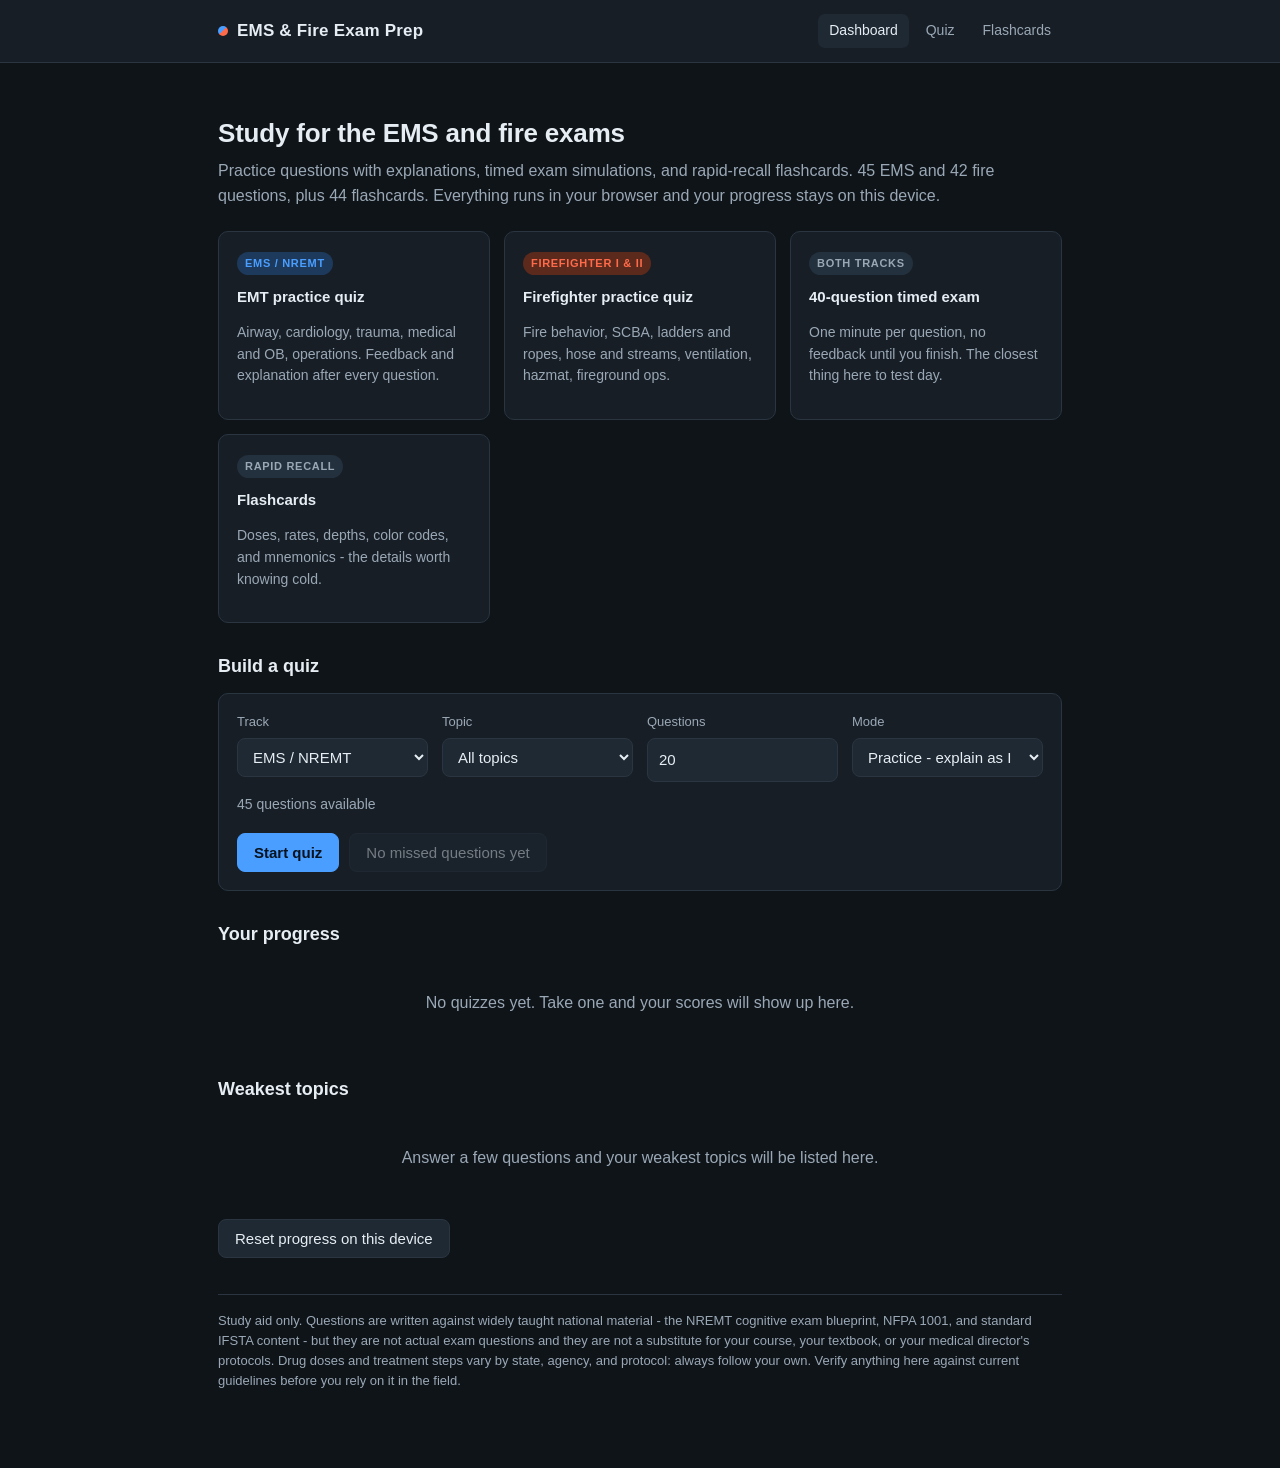
==== index.html @ abbc3f91 "Initial commit: EMS and firefighting exam study site A dependency-free static study site for NREMT/E" ====
<!DOCTYPE html>
<html lang="en">
<head>
<meta charset="utf-8">
<meta name="viewport" content="width=device-width, initial-scale=1">
<title>EMS &amp; Fire Exam Prep</title>
<link rel="stylesheet" href="css/styles.css">
</head>
<body>

<header class="site">
  <div class="wrap">
    <a class="brand" href="index.html"><span class="dot"></span> EMS &amp; Fire Exam Prep</a>
    <nav class="site">
      <a href="index.html" class="active">Dashboard</a>
      <a href="quiz.html?track=ems&amp;mode=practice&amp;count=20">Quiz</a>
      <a href="flashcards.html">Flashcards</a>
    </nav>
  </div>
</header>

<main class="wrap">

  <h1>Study for the EMS and fire exams</h1>
  <p class="sub">Practice questions with explanations, timed exam simulations, and rapid-recall flashcards.
    <span id="bank-count"></span>. Everything runs in your browser and your progress stays on this device.</p>

  <div class="grid">
    <a class="card" href="quiz.html?track=ems&amp;mode=practice&amp;count=20">
      <span class="tag ems">EMS / NREMT</span>
      <h3>EMT practice quiz</h3>
      <p class="muted">Airway, cardiology, trauma, medical and OB, operations. Feedback and explanation after every question.</p>
    </a>
    <a class="card" href="quiz.html?track=fire&amp;mode=practice&amp;count=20">
      <span class="tag fire">Firefighter I &amp; II</span>
      <h3>Firefighter practice quiz</h3>
      <p class="muted">Fire behavior, SCBA, ladders and ropes, hose and streams, ventilation, hazmat, fireground ops.</p>
    </a>
    <a class="card" href="quiz.html?track=mixed&amp;mode=exam&amp;count=40">
      <span class="tag both">Both tracks</span>
      <h3>40-question timed exam</h3>
      <p class="muted">One minute per question, no feedback until you finish. The closest thing here to test day.</p>
    </a>
    <a class="card" href="flashcards.html">
      <span class="tag both">Rapid recall</span>
      <h3>Flashcards</h3>
      <p class="muted">Doses, rates, depths, color codes, and mnemonics - the details worth knowing cold.</p>
    </a>
  </div>

  <h2>Build a quiz</h2>
  <div class="card">
    <div class="controls">
      <div>
        <label class="field" for="track">Track</label>
        <select id="track">
          <option value="ems">EMS / NREMT</option>
          <option value="fire">Firefighter I &amp; II</option>
          <option value="mixed">Mixed</option>
        </select>
      </div>
      <div>
        <label class="field" for="domain">Topic</label>
        <select id="domain"></select>
      </div>
      <div>
        <label class="field" for="count">Questions</label>
        <input type="number" id="count" value="20" min="1" max="100">
      </div>
      <div>
        <label class="field" for="mode">Mode</label>
        <select id="mode">
          <option value="practice">Practice - explain as I go</option>
          <option value="exam">Timed exam - score at the end</option>
        </select>
      </div>
    </div>
    <p class="muted" id="available" style="margin:12px 0 0"></p>
    <div class="btn-row">
      <button class="btn primary" id="start" type="button">Start quiz</button>
      <button class="btn" id="drill-missed" type="button">Drill my missed questions</button>
    </div>
  </div>

  <h2>Your progress</h2>
  <div id="summary"></div>

  <h2>Weakest topics</h2>
  <div id="weak"></div>

  <div class="btn-row">
    <button class="btn" id="reset" type="button">Reset progress on this device</button>
  </div>

  <p class="disclaimer">
    Study aid only. Questions are written against widely taught national material - the NREMT cognitive exam
    blueprint, NFPA 1001, and standard IFSTA content - but they are not actual exam questions and they are not
    a substitute for your course, your textbook, or your medical director's protocols. Drug doses and treatment
    steps vary by state, agency, and protocol: always follow your own. Verify anything here against current
    guidelines before you rely on it in the field.
  </p>

</main>

<script src="js/data/ems-questions.js"></script>
<script src="js/data/fire-questions.js"></script>
<script src="js/data/flashcards.js"></script>
<script src="js/store.js"></script>
<script src="js/home.js"></script>
</body>
</html>
---- css/styles.css ----
/* ems-fire-exam-prep - shared styles */

:root {
  --bg: #0f1419;
  --bg-raised: #171e26;
  --bg-input: #1f2933;
  --border: #2a3541;
  --text: #e6edf3;
  --text-dim: #9aa8b6;
  --ems: #4a9eff;
  --ems-dim: #1d3a5c;
  --fire: #ff6b4a;
  --fire-dim: #5c2a1d;
  --good: #3fb950;
  --good-dim: #16301c;
  --bad: #f85149;
  --bad-dim: #3d1a19;
  --warn: #d9a441;
  --radius: 10px;
  --maxw: 880px;
}

* { box-sizing: border-box; }

body {
  margin: 0;
  background: var(--bg);
  color: var(--text);
  font: 16px/1.55 -apple-system, BlinkMacSystemFont, "Segoe UI", Roboto, Helvetica, Arial, sans-serif;
  -webkit-text-size-adjust: 100%;
}

.wrap {
  max-width: var(--maxw);
  margin: 0 auto;
  padding: 24px 18px 64px;
}

a { color: var(--ems); }

/* ---------- header ---------- */
header.site {
  border-bottom: 1px solid var(--border);
  background: var(--bg-raised);
}
header.site .wrap {
  padding: 14px 18px;
  display: flex;
  align-items: center;
  gap: 14px;
  flex-wrap: wrap;
}
.brand {
  font-weight: 700;
  font-size: 17px;
  letter-spacing: .2px;
  text-decoration: none;
  color: var(--text);
  display: flex;
  align-items: center;
  gap: 9px;
}
.brand .dot {
  width: 10px; height: 10px; border-radius: 50%;
  background: linear-gradient(135deg, var(--ems) 0 50%, var(--fire) 50% 100%);
}
nav.site { margin-left: auto; display: flex; gap: 6px; flex-wrap: wrap; }
nav.site a {
  color: var(--text-dim);
  text-decoration: none;
  padding: 6px 11px;
  border-radius: 7px;
  font-size: 14px;
}
nav.site a:hover { background: var(--bg-input); color: var(--text); }
nav.site a.active { background: var(--bg-input); color: var(--text); }

/* ---------- type ---------- */
h1 { font-size: 26px; margin: 26px 0 6px; letter-spacing: -.2px; }
h2 { font-size: 18px; margin: 30px 0 12px; }
h3 { font-size: 15px; margin: 0 0 8px; }
.sub { color: var(--text-dim); margin: 0 0 22px; }
.muted { color: var(--text-dim); font-size: 14px; }

/* ---------- cards & grid ---------- */
.grid { display: grid; gap: 14px; grid-template-columns: repeat(auto-fit, minmax(230px, 1fr)); }

.card {
  background: var(--bg-raised);
  border: 1px solid var(--border);
  border-radius: var(--radius);
  padding: 18px;
}
a.card { text-decoration: none; color: inherit; display: block; transition: border-color .12s, transform .12s; }
a.card:hover { border-color: #3d4b5a; transform: translateY(-1px); }
.card .tag {
  display: inline-block;
  font-size: 11px;
  font-weight: 700;
  letter-spacing: .7px;
  text-transform: uppercase;
  padding: 3px 8px;
  border-radius: 20px;
  margin-bottom: 10px;
}
.tag.ems { background: var(--ems-dim); color: var(--ems); }
.tag.fire { background: var(--fire-dim); color: var(--fire); }
.tag.both { background: #23303d; color: var(--text-dim); }

/* ---------- buttons ---------- */
.btn {
  display: inline-block;
  background: var(--bg-input);
  color: var(--text);
  border: 1px solid var(--border);
  border-radius: 8px;
  padding: 10px 16px;
  font-size: 15px;
  font-family: inherit;
  cursor: pointer;
  text-decoration: none;
  transition: background .12s, border-color .12s;
}
.btn:hover:not(:disabled) { background: #26313d; border-color: #3d4b5a; }
.btn:disabled { opacity: .45; cursor: not-allowed; }
.btn.primary { background: var(--ems); border-color: var(--ems); color: #06121f; font-weight: 600; }
.btn.primary:hover:not(:disabled) { background: #63adff; border-color: #63adff; }
.btn.fire { background: var(--fire); border-color: var(--fire); color: #1f0a05; font-weight: 600; }
.btn.fire:hover:not(:disabled) { background: #ff8467; border-color: #ff8467; }
.btn-row { display: flex; gap: 10px; flex-wrap: wrap; margin-top: 18px; }

/* ---------- form controls ---------- */
.controls { display: grid; gap: 14px; grid-template-columns: repeat(auto-fit, minmax(180px, 1fr)); }
label.field { display: block; font-size: 13px; color: var(--text-dim); margin-bottom: 6px; }
select, input[type="number"] {
  width: 100%;
  background: var(--bg-input);
  color: var(--text);
  border: 1px solid var(--border);
  border-radius: 8px;
  padding: 9px 11px;
  font: inherit;
  font-size: 15px;
}
select:focus, input:focus { outline: 2px solid var(--ems); outline-offset: 1px; }

/* ---------- quiz ---------- */
.quizbar {
  display: flex;
  align-items: center;
  gap: 14px;
  flex-wrap: wrap;
  margin-bottom: 14px;
  font-size: 14px;
  color: var(--text-dim);
}
.quizbar .spacer { margin-left: auto; }
#timer.low { color: var(--bad); font-weight: 700; }

.progress {
  height: 5px;
  background: var(--bg-input);
  border-radius: 4px;
  overflow: hidden;
  margin-bottom: 20px;
}
.progress > span { display: block; height: 100%; background: var(--ems); transition: width .25s; }

.qtext { font-size: 19px; line-height: 1.45; margin: 4px 0 18px; }

.choices { display: grid; gap: 9px; }
.choice {
  display: flex;
  gap: 12px;
  align-items: flex-start;
  width: 100%;
  text-align: left;
  background: var(--bg-raised);
  border: 1px solid var(--border);
  border-radius: 9px;
  padding: 13px 15px;
  color: var(--text);
  font: inherit;
  cursor: pointer;
  transition: background .1s, border-color .1s;
}
.choice:hover:not(:disabled) { border-color: #4a5b6d; background: #1c242e; }
.choice:disabled { cursor: default; }
.choice .key {
  flex: 0 0 24px;
  height: 24px;
  border-radius: 6px;
  background: var(--bg-input);
  display: grid;
  place-items: center;
  font-size: 13px;
  font-weight: 700;
  color: var(--text-dim);
}
.choice.correct { border-color: var(--good); background: var(--good-dim); }
.choice.correct .key { background: var(--good); color: #062109; }
.choice.wrong { border-color: var(--bad); background: var(--bad-dim); }
.choice.wrong .key { background: var(--bad); color: #2b0806; }
.choice.picked { border-color: var(--ems); }

.explain {
  margin-top: 16px;
  border-left: 3px solid var(--border);
  background: var(--bg-raised);
  border-radius: 0 9px 9px 0;
  padding: 13px 16px;
}
.explain.right { border-left-color: var(--good); }
.explain.wrong { border-left-color: var(--bad); }
.explain .verdict { font-weight: 700; margin-bottom: 5px; }
.explain.right .verdict { color: var(--good); }
.explain.wrong .verdict { color: var(--bad); }

/* ---------- results ---------- */
.score {
  text-align: center;
  padding: 26px 18px;
  background: var(--bg-raised);
  border: 1px solid var(--border);
  border-radius: var(--radius);
}
.score .big { font-size: 52px; font-weight: 800; line-height: 1; letter-spacing: -1px; }
.score .big.pass { color: var(--good); }
.score .big.fail { color: var(--bad); }
.score .verdict-line { margin-top: 8px; color: var(--text-dim); }

.bars { display: grid; gap: 11px; }
.bar-row { display: grid; grid-template-columns: 1fr auto; gap: 4px 12px; align-items: center; font-size: 14px; }
.bar-track { grid-column: 1 / -1; height: 7px; background: var(--bg-input); border-radius: 4px; overflow: hidden; }
.bar-fill { height: 100%; border-radius: 4px; }

.review-item { border-top: 1px solid var(--border); padding: 16px 0; }
.review-item:first-child { border-top: 0; }
.review-q { font-weight: 600; margin-bottom: 8px; }
.review-line { font-size: 14px; margin: 3px 0; }
.review-line .lbl { color: var(--text-dim); }
.txt-good { color: var(--good); }
.txt-bad { color: var(--bad); }

/* ---------- flashcards ---------- */
.flashcard {
  min-height: 260px;
  display: grid;
  place-items: center;
  text-align: center;
  padding: 34px 26px;
  cursor: pointer;
  background: var(--bg-raised);
  border: 1px solid var(--border);
  border-radius: var(--radius);
  user-select: none;
}
.flashcard .front { font-size: 22px; font-weight: 600; line-height: 1.4; }
.flashcard .back { font-size: 17px; line-height: 1.7; color: var(--text); }
.flashcard .hint { margin-top: 18px; font-size: 12px; color: var(--text-dim); letter-spacing: .4px; text-transform: uppercase; }
.flashcard .topic { font-size: 12px; color: var(--text-dim); letter-spacing: .6px; text-transform: uppercase; margin-bottom: 14px; }

/* ---------- stats ---------- */
table.stats { width: 100%; border-collapse: collapse; font-size: 14px; }
table.stats th, table.stats td { text-align: left; padding: 9px 10px; border-bottom: 1px solid var(--border); }
table.stats th { color: var(--text-dim); font-weight: 600; font-size: 13px; }
table.stats td.num, table.stats th.num { text-align: right; }

.empty { color: var(--text-dim); text-align: center; padding: 30px 12px; }

.disclaimer {
  margin-top: 36px;
  font-size: 13px;
  color: var(--text-dim);
  border-top: 1px solid var(--border);
  padding-top: 16px;
}

@media (max-width: 520px) {
  h1 { font-size: 22px; }
  .qtext { font-size: 17px; }
  .score .big { font-size: 42px; }
  .flashcard .front { font-size: 19px; }
}
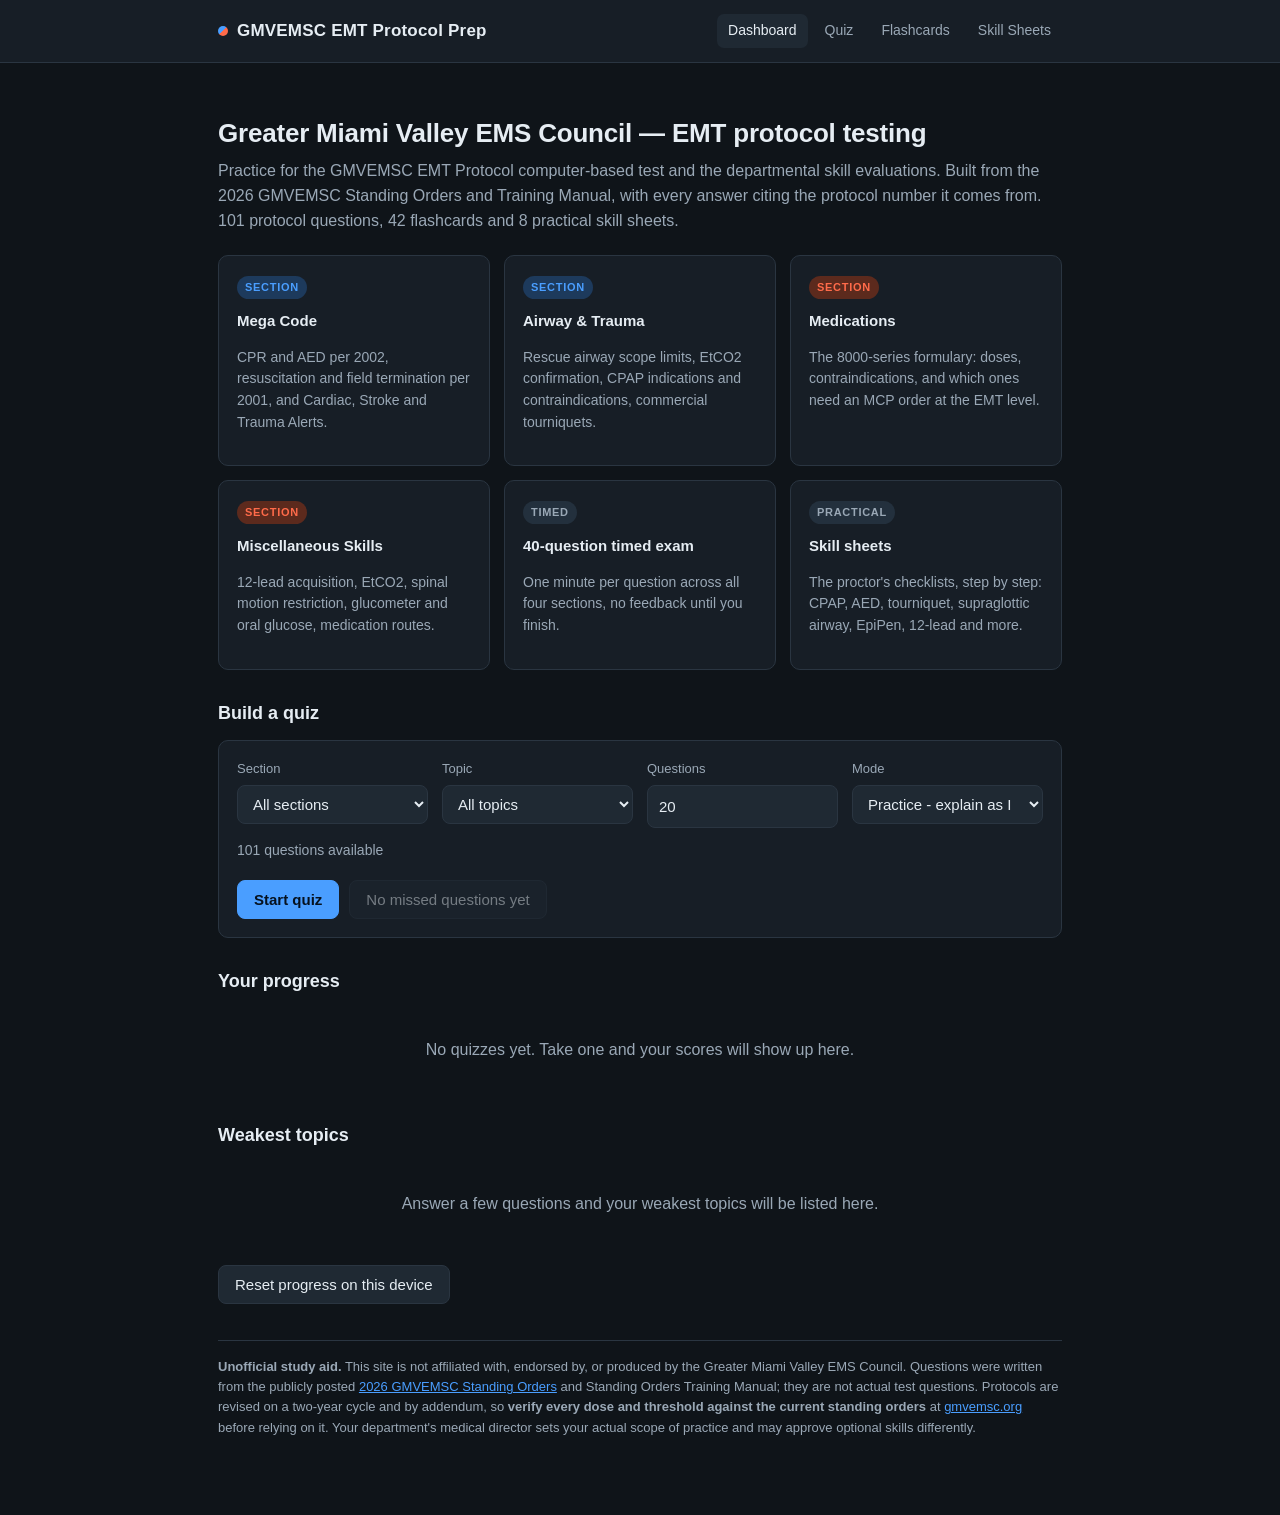
==== commit 0b824ec5: "Refocus site on GMVEMSC EMT protocol testing Replaces the generic NREMT/NFPA 1001 content with mater" ====
--- a/index.html
+++ b/index.html
@@ -3,48 +3,60 @@
 <head>
 <meta charset="utf-8">
 <meta name="viewport" content="width=device-width, initial-scale=1">
-<title>EMS &amp; Fire Exam Prep</title>
+<title>GMVEMSC EMT Protocol Prep</title>
 <link rel="stylesheet" href="css/styles.css">
 </head>
 <body>
 
 <header class="site">
   <div class="wrap">
-    <a class="brand" href="index.html"><span class="dot"></span> EMS &amp; Fire Exam Prep</a>
+    <a class="brand" href="index.html"><span class="dot"></span> GMVEMSC EMT Protocol Prep</a>
     <nav class="site">
       <a href="index.html" class="active">Dashboard</a>
-      <a href="quiz.html?track=ems&amp;mode=practice&amp;count=20">Quiz</a>
+      <a href="quiz.html?section=all&amp;mode=practice&amp;count=20">Quiz</a>
       <a href="flashcards.html">Flashcards</a>
+      <a href="skills.html">Skill Sheets</a>
     </nav>
   </div>
 </header>
 
 <main class="wrap">
 
-  <h1>Study for the EMS and fire exams</h1>
-  <p class="sub">Practice questions with explanations, timed exam simulations, and rapid-recall flashcards.
-    <span id="bank-count"></span>. Everything runs in your browser and your progress stays on this device.</p>
+  <h1>Greater Miami Valley EMS Council &mdash; EMT protocol testing</h1>
+  <p class="sub">Practice for the GMVEMSC EMT Protocol computer-based test and the departmental skill
+    evaluations. Built from the 2026 GMVEMSC Standing Orders and Training Manual, with every answer
+    citing the protocol number it comes from. <span id="bank-count"></span>.</p>
 
   <div class="grid">
-    <a class="card" href="quiz.html?track=ems&amp;mode=practice&amp;count=20">
-      <span class="tag ems">EMS / NREMT</span>
-      <h3>EMT practice quiz</h3>
-      <p class="muted">Airway, cardiology, trauma, medical and OB, operations. Feedback and explanation after every question.</p>
+    <a class="card" href="quiz.html?section=Mega%20Code&amp;mode=practice&amp;count=15">
+      <span class="tag ems">Section</span>
+      <h3>Mega Code</h3>
+      <p class="muted">CPR and AED per 2002, resuscitation and field termination per 2001, and Cardiac, Stroke and Trauma Alerts.</p>
     </a>
-    <a class="card" href="quiz.html?track=fire&amp;mode=practice&amp;count=20">
-      <span class="tag fire">Firefighter I &amp; II</span>
-      <h3>Firefighter practice quiz</h3>
-      <p class="muted">Fire behavior, SCBA, ladders and ropes, hose and streams, ventilation, hazmat, fireground ops.</p>
+    <a class="card" href="quiz.html?section=Airway%20%26%20Trauma&amp;mode=practice&amp;count=15">
+      <span class="tag ems">Section</span>
+      <h3>Airway &amp; Trauma</h3>
+      <p class="muted">Rescue airway scope limits, EtCO2 confirmation, CPAP indications and contraindications, commercial tourniquets.</p>
     </a>
-    <a class="card" href="quiz.html?track=mixed&amp;mode=exam&amp;count=40">
-      <span class="tag both">Both tracks</span>
+    <a class="card" href="quiz.html?section=Medications&amp;mode=practice&amp;count=15">
+      <span class="tag fire">Section</span>
+      <h3>Medications</h3>
+      <p class="muted">The 8000-series formulary: doses, contraindications, and which ones need an MCP order at the EMT level.</p>
+    </a>
+    <a class="card" href="quiz.html?section=Miscellaneous%20Skills&amp;mode=practice&amp;count=15">
+      <span class="tag fire">Section</span>
+      <h3>Miscellaneous Skills</h3>
+      <p class="muted">12-lead acquisition, EtCO2, spinal motion restriction, glucometer and oral glucose, medication routes.</p>
+    </a>
+    <a class="card" href="quiz.html?section=all&amp;mode=exam&amp;count=40">
+      <span class="tag both">Timed</span>
       <h3>40-question timed exam</h3>
-      <p class="muted">One minute per question, no feedback until you finish. The closest thing here to test day.</p>
+      <p class="muted">One minute per question across all four sections, no feedback until you finish.</p>
     </a>
-    <a class="card" href="flashcards.html">
-      <span class="tag both">Rapid recall</span>
-      <h3>Flashcards</h3>
-      <p class="muted">Doses, rates, depths, color codes, and mnemonics - the details worth knowing cold.</p>
+    <a class="card" href="skills.html">
+      <span class="tag both">Practical</span>
+      <h3>Skill sheets</h3>
+      <p class="muted">The proctor's checklists, step by step: CPAP, AED, tourniquet, supraglottic airway, EpiPen, 12-lead and more.</p>
     </a>
   </div>
 
@@ -52,11 +64,13 @@
   <div class="card">
     <div class="controls">
       <div>
-        <label class="field" for="track">Track</label>
-        <select id="track">
-          <option value="ems">EMS / NREMT</option>
-          <option value="fire">Firefighter I &amp; II</option>
-          <option value="mixed">Mixed</option>
+        <label class="field" for="section">Section</label>
+        <select id="section">
+          <option value="all">All sections</option>
+          <option value="Mega Code">Mega Code</option>
+          <option value="Airway &amp; Trauma">Airway &amp; Trauma</option>
+          <option value="Medications">Medications</option>
+          <option value="Miscellaneous Skills">Miscellaneous Skills</option>
         </select>
       </div>
       <div>
@@ -93,18 +107,22 @@
   </div>
 
   <p class="disclaimer">
-    Study aid only. Questions are written against widely taught national material - the NREMT cognitive exam
-    blueprint, NFPA 1001, and standard IFSTA content - but they are not actual exam questions and they are not
-    a substitute for your course, your textbook, or your medical director's protocols. Drug doses and treatment
-    steps vary by state, agency, and protocol: always follow your own. Verify anything here against current
-    guidelines before you rely on it in the field.
+    <strong>Unofficial study aid.</strong> This site is not affiliated with, endorsed by, or produced by the
+    Greater Miami Valley EMS Council. Questions were written from the publicly posted
+    <a href="https://gmvemsc.org/regional-protocol/">2026 GMVEMSC Standing Orders</a> and Standing Orders
+    Training Manual; they are not actual test questions. Protocols are revised on a two-year cycle and by
+    addendum, so <strong>verify every dose and threshold against the current standing orders</strong> at
+    <a href="https://gmvemsc.org/regional-protocol/">gmvemsc.org</a> before relying on it. Your department's
+    medical director sets your actual scope of practice and may approve optional skills differently.
   </p>
 
 </main>
 
-<script src="js/data/ems-questions.js"></script>
-<script src="js/data/fire-questions.js"></script>
+<script src="js/data/questions-megacode.js"></script>
+<script src="js/data/questions-skills.js"></script>
+<script src="js/data/questions-meds.js"></script>
 <script src="js/data/flashcards.js"></script>
+<script src="js/data/skillsheets.js"></script>
 <script src="js/store.js"></script>
 <script src="js/home.js"></script>
 </body>
--- a/css/styles.css
+++ b/css/styles.css
@@ -282,3 +282,26 @@
   .score .big { font-size: 42px; }
   .flashcard .front { font-size: 19px; }
 }
+
+/* ---------- skill sheets ---------- */
+.checklist { display: grid; gap: 2px; }
+.check-row {
+  display: flex;
+  gap: 11px;
+  align-items: flex-start;
+  padding: 9px 10px;
+  border-radius: 7px;
+  cursor: pointer;
+  font-size: 15px;
+  line-height: 1.45;
+}
+.check-row:hover { background: var(--bg-input); }
+.check-row input {
+  flex: 0 0 auto;
+  margin: 3px 0 0;
+  width: 17px;
+  height: 17px;
+  accent-color: var(--good);
+  cursor: pointer;
+}
+.check-row.done > span { color: var(--text-dim); text-decoration: line-through; }
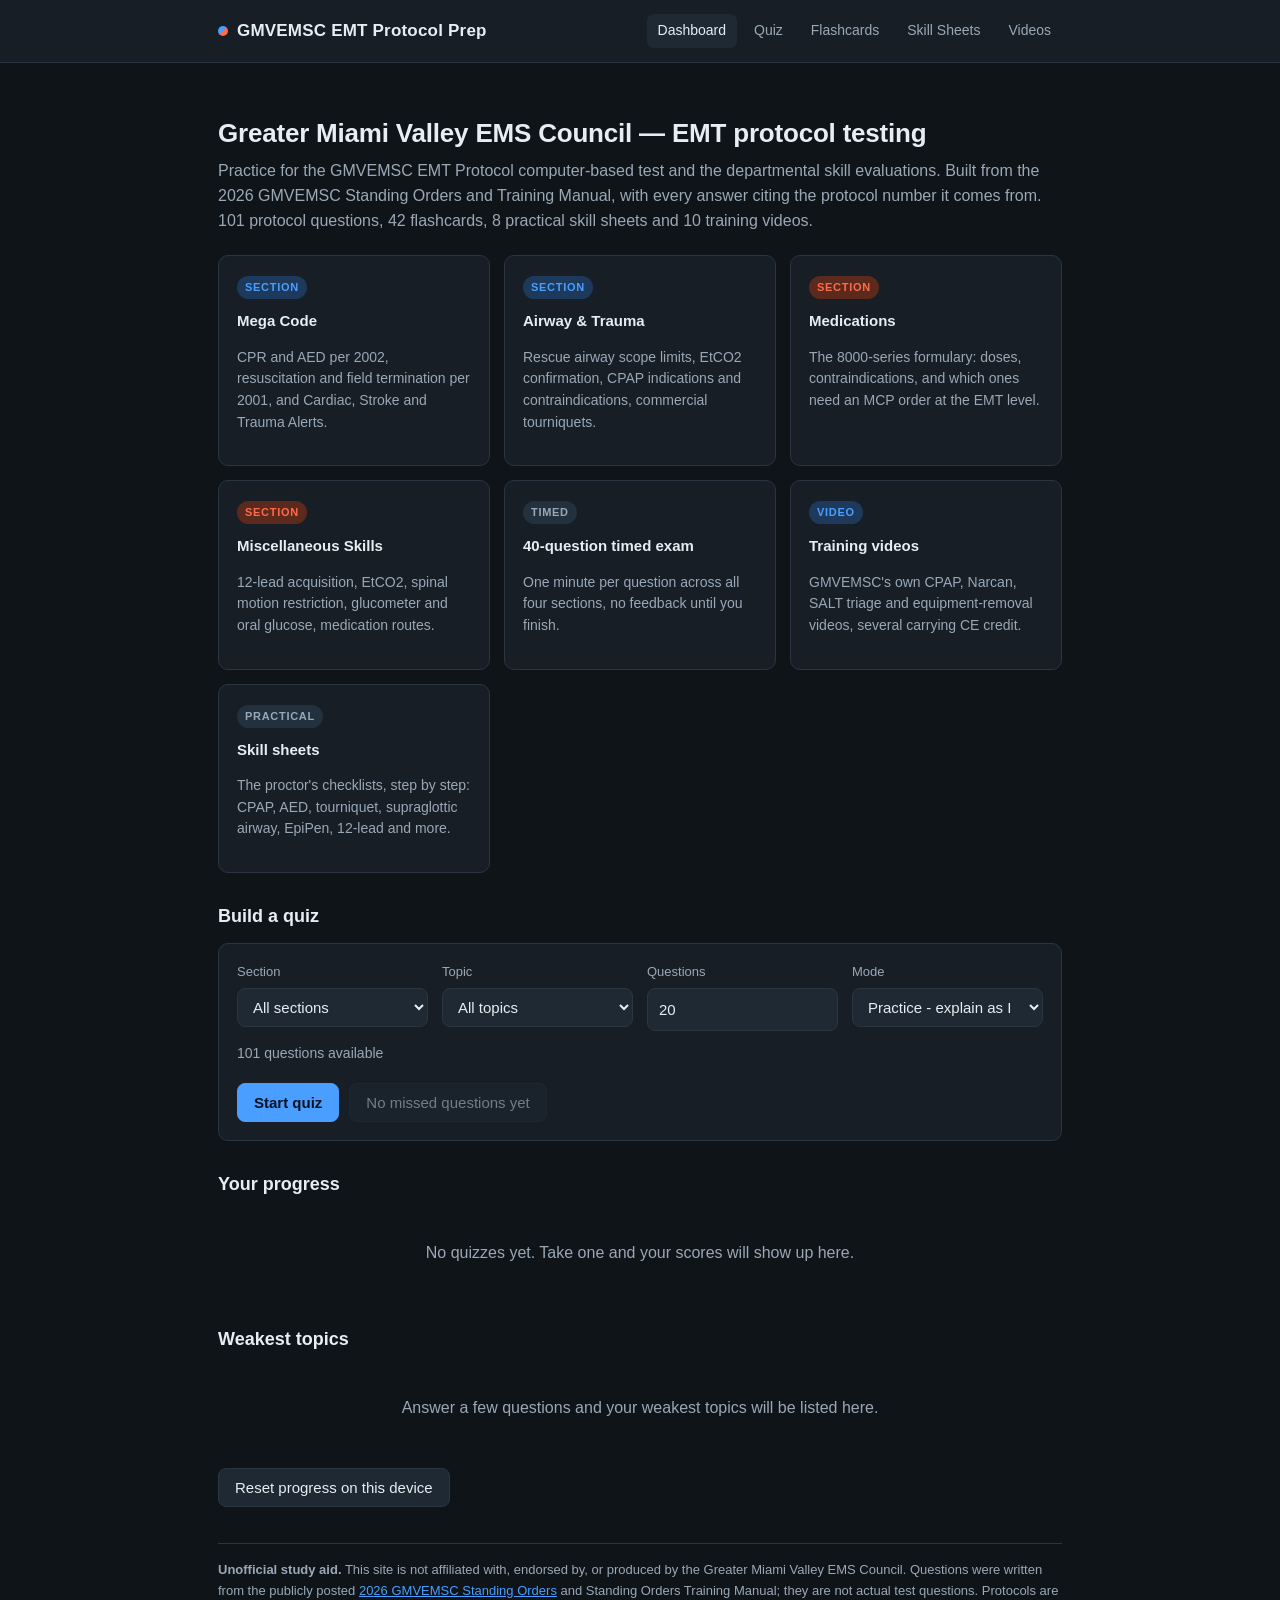
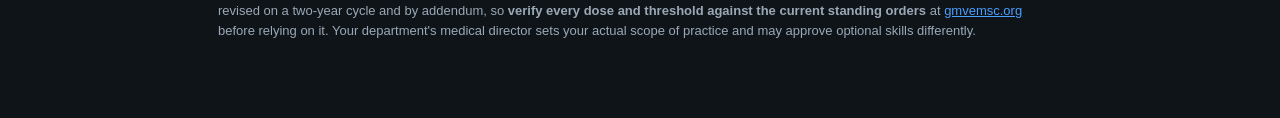
==== commit 48768645: "Add training video library, GMVEMSC-published first Adds a videos page carrying the eight training v" ====
--- a/index.html
+++ b/index.html
@@ -16,6 +16,7 @@
       <a href="quiz.html?section=all&amp;mode=practice&amp;count=20">Quiz</a>
       <a href="flashcards.html">Flashcards</a>
       <a href="skills.html">Skill Sheets</a>
+      <a href="videos.html">Videos</a>
     </nav>
   </div>
 </header>
@@ -52,6 +53,11 @@
       <span class="tag both">Timed</span>
       <h3>40-question timed exam</h3>
       <p class="muted">One minute per question across all four sections, no feedback until you finish.</p>
+    </a>
+    <a class="card" href="videos.html">
+      <span class="tag ems">Video</span>
+      <h3>Training videos</h3>
+      <p class="muted">GMVEMSC's own CPAP, Narcan, SALT triage and equipment-removal videos, several carrying CE credit.</p>
     </a>
     <a class="card" href="skills.html">
       <span class="tag both">Practical</span>
@@ -123,6 +129,7 @@
 <script src="js/data/questions-meds.js"></script>
 <script src="js/data/flashcards.js"></script>
 <script src="js/data/skillsheets.js"></script>
+<script src="js/data/videos.js"></script>
 <script src="js/store.js"></script>
 <script src="js/home.js"></script>
 </body>
--- a/css/styles.css
+++ b/css/styles.css
@@ -305,3 +305,44 @@
   cursor: pointer;
 }
 .check-row.done > span { color: var(--text-dim); text-decoration: line-through; }
+
+/* ---------- videos ---------- */
+.video-card { margin-bottom: 16px; }
+.video-holder {
+  position: relative;
+  margin: 14px 0 12px;
+  aspect-ratio: 16 / 9;
+  max-width: 100%;
+  background: #000;
+  border-radius: 9px;
+  overflow: hidden;
+}
+.video-holder iframe { width: 100%; height: 100%; border: 0; display: block; }
+.video-poster {
+  width: 100%;
+  height: 100%;
+  padding: 0;
+  border: 0;
+  background: #000;
+  cursor: pointer;
+  display: block;
+  position: relative;
+}
+.video-poster img { width: 100%; height: 100%; object-fit: cover; display: block; opacity: .82; transition: opacity .15s; }
+.video-poster:hover img { opacity: 1; }
+.play-badge {
+  position: absolute;
+  top: 50%; left: 50%;
+  transform: translate(-50%, -50%);
+  width: 62px; height: 62px;
+  border-radius: 50%;
+  background: rgba(15, 20, 25, .82);
+  border: 2px solid rgba(255,255,255,.85);
+  color: #fff;
+  font-size: 22px;
+  display: grid;
+  place-items: center;
+  padding-left: 4px;
+}
+.video-poster:hover .play-badge { background: var(--fire); border-color: var(--fire); color: #1f0a05; }
+ul.gaps { margin: 0; padding-left: 20px; color: var(--text-dim); font-size: 14px; line-height: 1.8; }
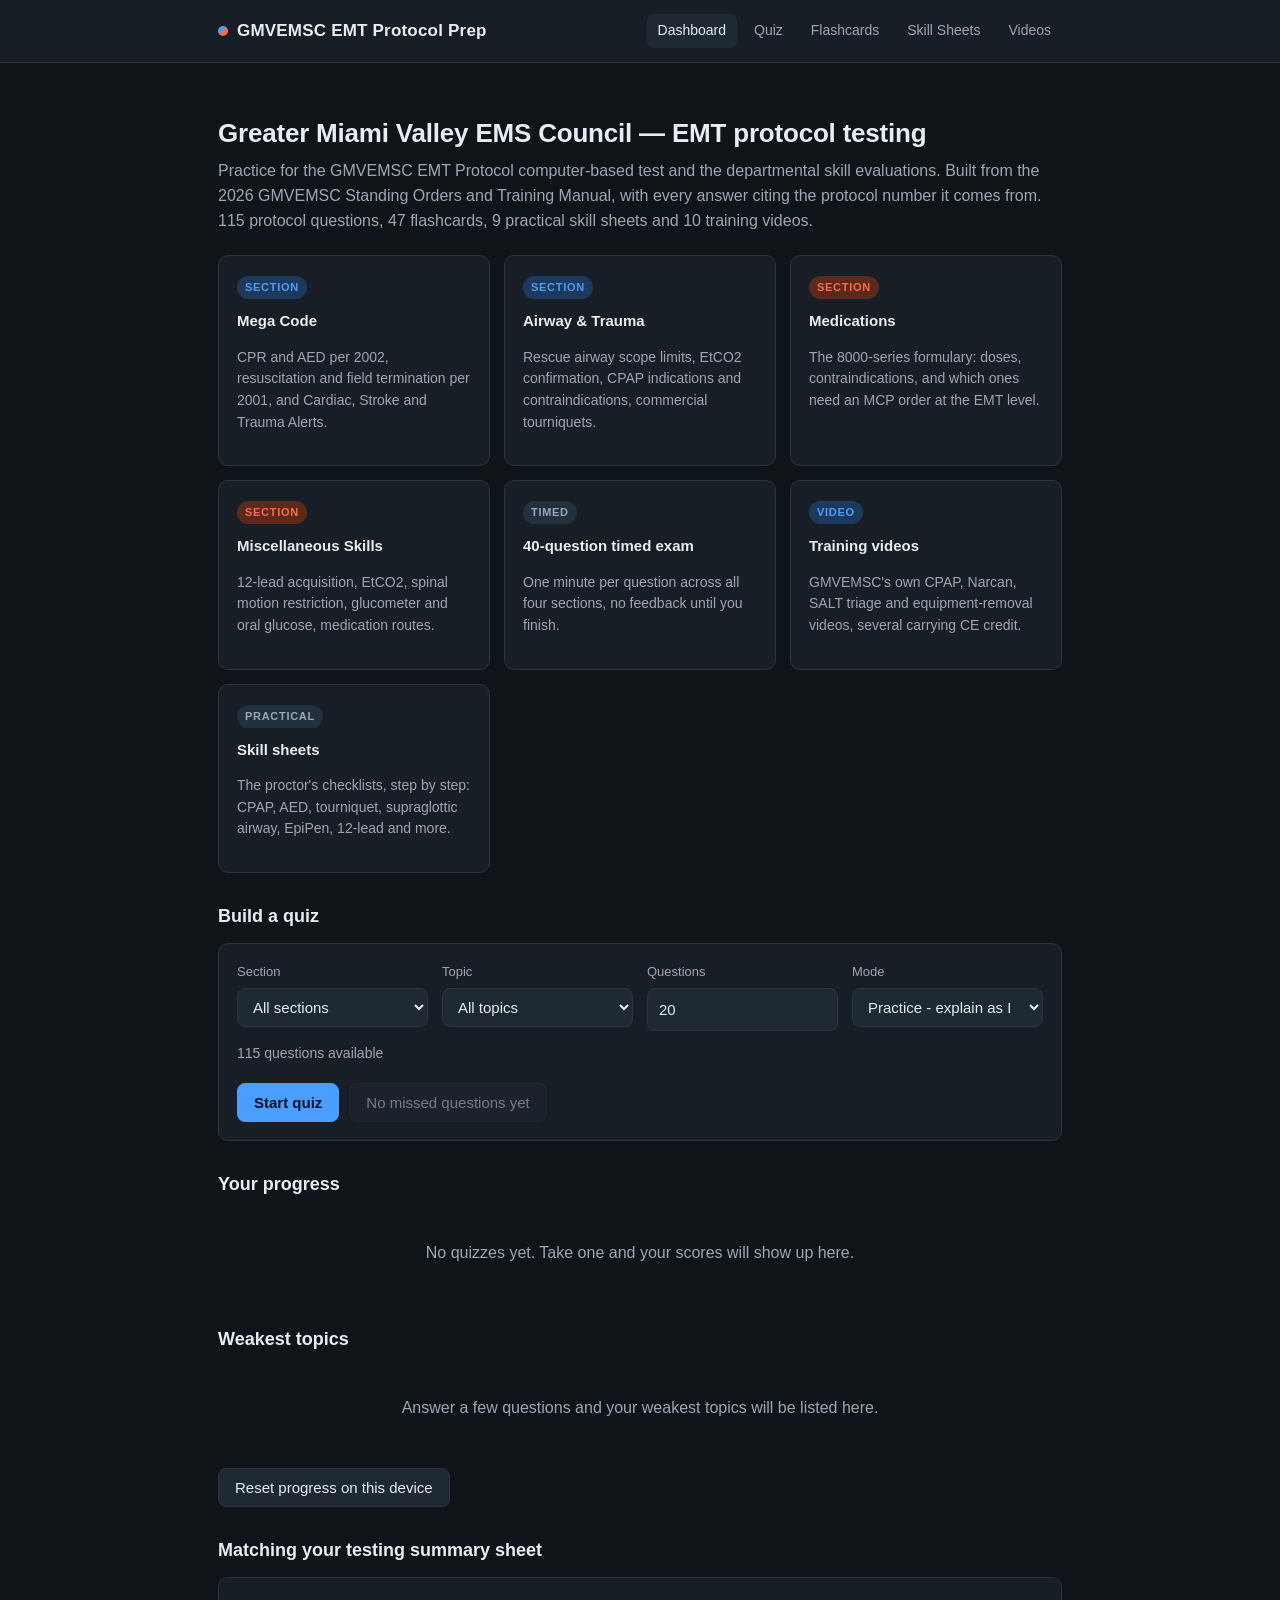
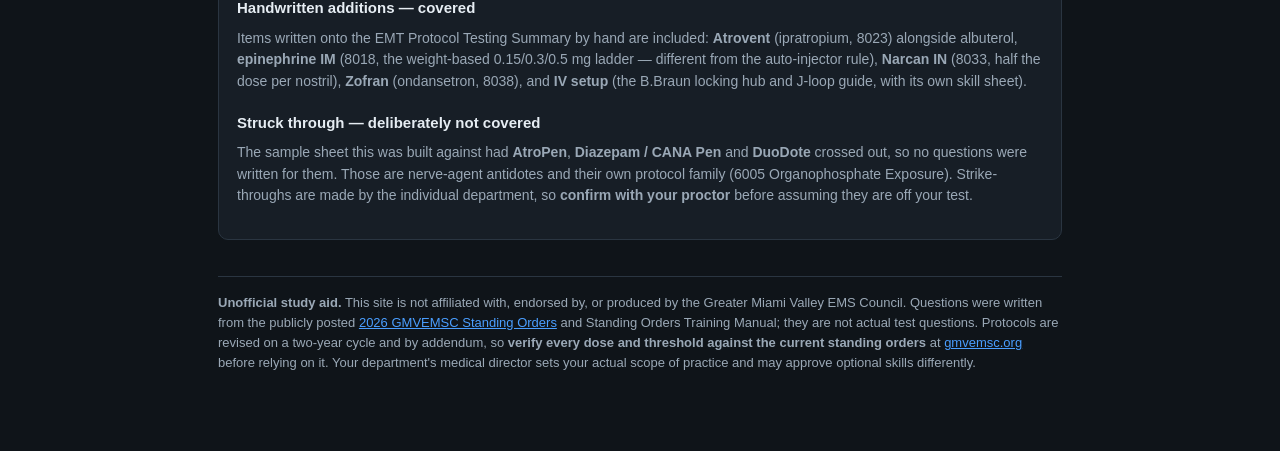
==== commit 738c28cb: "Cover the handwritten additions on the testing summary sheet Departments annotate the EMT Protocol T" ====
--- a/index.html
+++ b/index.html
@@ -112,6 +112,22 @@
     <button class="btn" id="reset" type="button">Reset progress on this device</button>
   </div>
 
+  <h2>Matching your testing summary sheet</h2>
+  <div class="card">
+    <h3>Handwritten additions &mdash; covered</h3>
+    <p class="muted" style="margin-top:0">Items written onto the EMT Protocol Testing Summary by hand are
+      included: <strong>Atrovent</strong> (ipratropium, 8023) alongside albuterol, <strong>epinephrine IM</strong>
+      (8018, the weight-based 0.15/0.3/0.5&nbsp;mg ladder &mdash; different from the auto-injector rule),
+      <strong>Narcan IN</strong> (8033, half the dose per nostril), <strong>Zofran</strong> (ondansetron, 8038),
+      and <strong>IV setup</strong> (the B.Braun locking hub and J-loop guide, with its own skill sheet).</p>
+    <h3 style="margin-top:18px">Struck through &mdash; deliberately not covered</h3>
+    <p class="muted" style="margin-top:0">The sample sheet this was built against had <strong>AtroPen</strong>,
+      <strong>Diazepam / CANA Pen</strong> and <strong>DuoDote</strong> crossed out, so no questions were written
+      for them. Those are nerve-agent antidotes and their own protocol family (6005 Organophosphate Exposure).
+      Strike-throughs are made by the individual department, so <strong>confirm with your proctor</strong> before
+      assuming they are off your test.</p>
+  </div>
+
   <p class="disclaimer">
     <strong>Unofficial study aid.</strong> This site is not affiliated with, endorsed by, or produced by the
     Greater Miami Valley EMS Council. Questions were written from the publicly posted
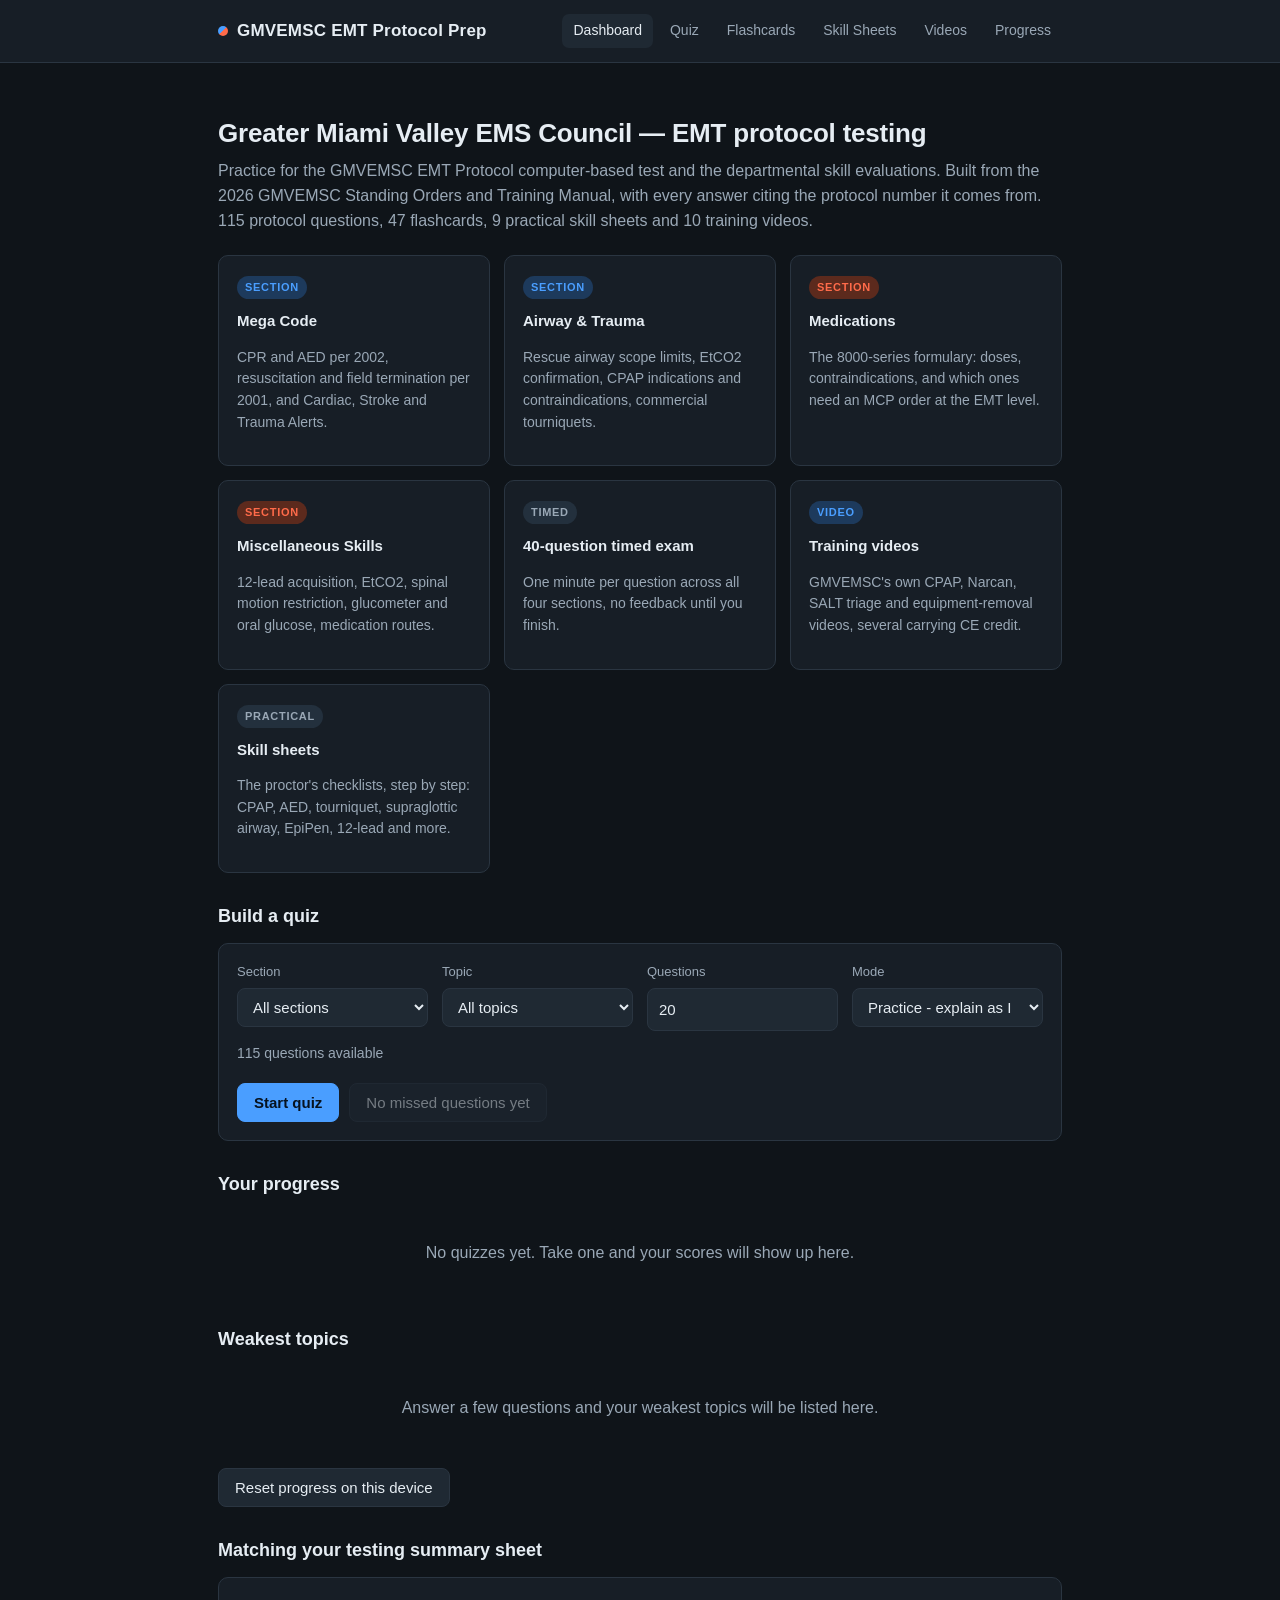
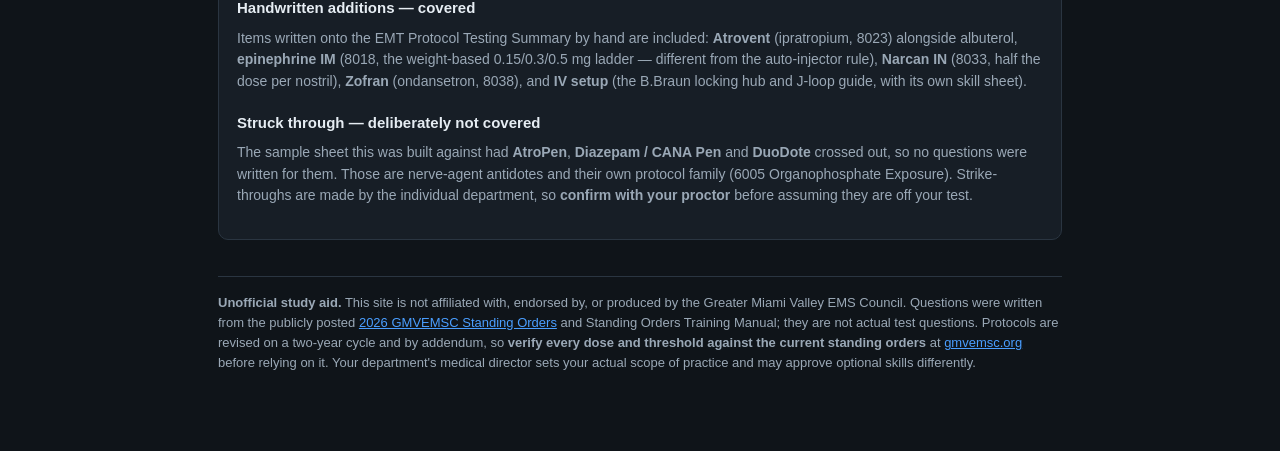
==== commit 4101e81f: "Add progress tracking, flashcard grading, and an instructor view Flashcards recorded nothing before " ====
--- a/index.html
+++ b/index.html
@@ -17,6 +17,7 @@
       <a href="flashcards.html">Flashcards</a>
       <a href="skills.html">Skill Sheets</a>
       <a href="videos.html">Videos</a>
+      <a href="progress.html">Progress</a>
     </nav>
   </div>
 </header>
--- a/css/styles.css
+++ b/css/styles.css
@@ -22,6 +22,10 @@
 
 * { box-sizing: border-box; }
 
+/* A class that sets `display` outranks the browser's [hidden] rule, so
+   `hidden` on anything carrying one (e.g. .btn-row) would otherwise show. */
+[hidden] { display: none !important; }
+
 body {
   margin: 0;
   background: var(--bg);
@@ -346,3 +350,74 @@
 }
 .video-poster:hover .play-badge { background: var(--fire); border-color: var(--fire); color: #1f0a05; }
 ul.gaps { margin: 0; padding-left: 20px; color: var(--text-dim); font-size: 14px; line-height: 1.8; }
+.poster-note {
+  position: absolute;
+  left: 50%;
+  top: calc(50% + 46px);
+  transform: translateX(-50%);
+  font-size: 13px;
+  letter-spacing: .3px;
+  color: var(--text-dim);
+  white-space: nowrap;
+}
+.video-holder.blocked .play-badge { background: var(--fire); border-color: var(--fire); color: #1f0a05; }
+
+/* ---------- progress & reporting ---------- */
+.num { font-variant-numeric: tabular-nums; }
+
+.card.stat { display: flex; flex-direction: column; gap: 2px; }
+.stat-value { font-size: 30px; font-weight: 700; line-height: 1.15; letter-spacing: -.4px; }
+
+/* Quiz score history: one thin column per attempt, anchored to a baseline. */
+.history {
+  display: flex;
+  align-items: flex-end;
+  justify-content: flex-start;
+  gap: 5px;
+  height: 108px;
+  padding-top: 18px;
+  border-bottom: 1px solid var(--border);
+  margin-bottom: 8px;
+}
+/* Cap the width so two or three attempts read as columns, not slabs. */
+.hcol-wrap { flex: 1 1 0; min-width: 8px; max-width: 52px; height: 100%; display: flex; align-items: flex-end; position: relative; }
+.hcol { width: 100%; border-radius: 4px 4px 0 0; min-height: 2px; }
+.hcol-label {
+  position: absolute;
+  top: -18px;
+  right: 0;
+  font-size: 12px;
+  color: var(--text-dim);
+  white-space: nowrap;
+}
+
+.btn.good { background: var(--good); border-color: var(--good); color: #062109; font-weight: 600; }
+.btn.good:hover:not(:disabled) { background: #4fd162; border-color: #4fd162; }
+.btn.bad { background: var(--bad-dim); border-color: var(--bad); color: var(--text); font-weight: 600; }
+.btn.bad:hover:not(:disabled) { background: #52211f; }
+
+.share-box {
+  width: 100%;
+  margin-top: 12px;
+  background: var(--bg-input);
+  color: var(--text);
+  border: 1px solid var(--border);
+  border-radius: 8px;
+  padding: 10px 12px;
+  font-family: ui-monospace, SFMono-Regular, Menlo, Consolas, monospace;
+  font-size: 12px;
+  line-height: 1.5;
+  resize: vertical;
+  word-break: break-all;
+}
+input[type="text"] {
+  width: 100%;
+  background: var(--bg-input);
+  color: var(--text);
+  border: 1px solid var(--border);
+  border-radius: 8px;
+  padding: 9px 11px;
+  font: inherit;
+  font-size: 15px;
+}
+#drop.over { border-color: var(--ems); background: #1b2531; }
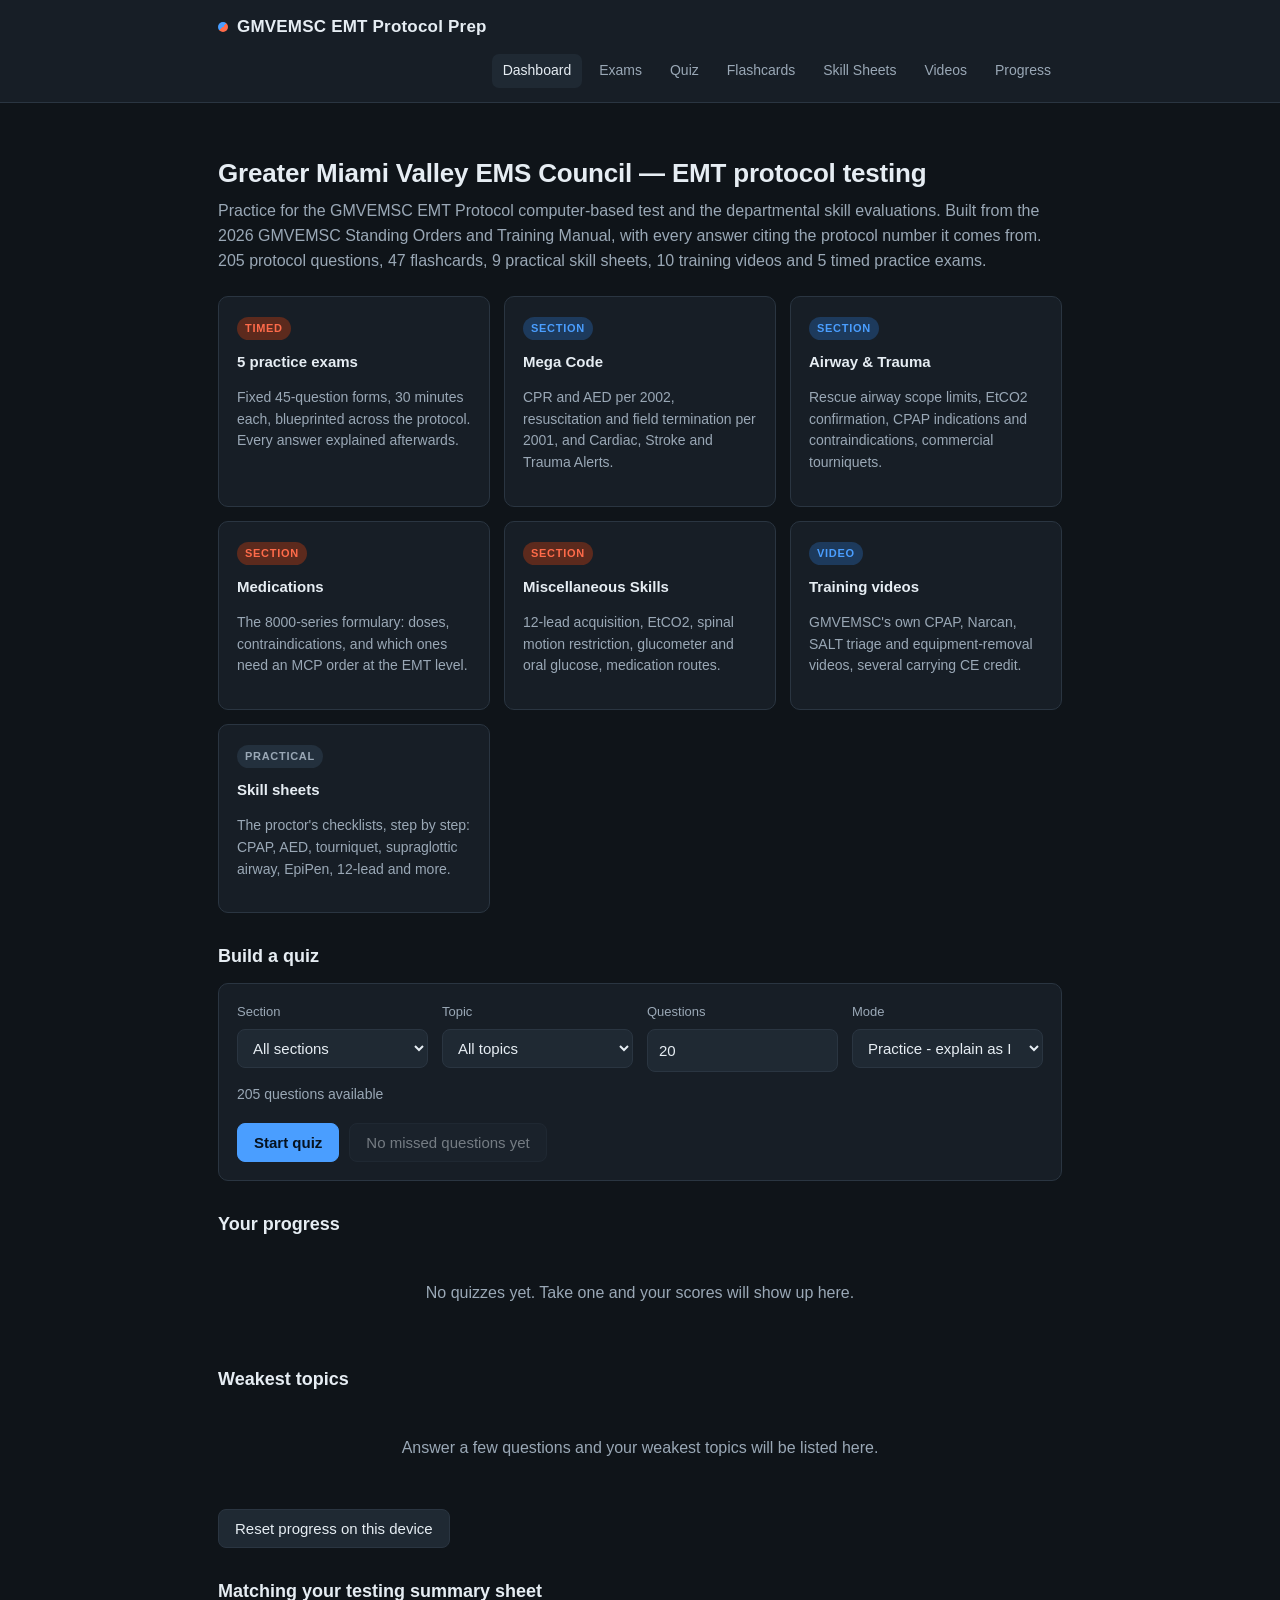
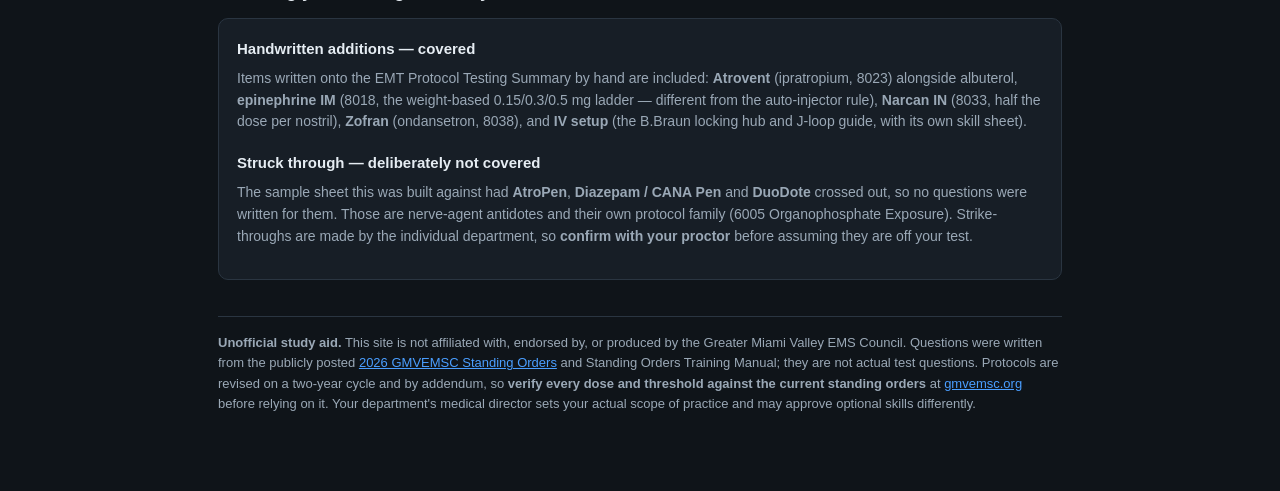
==== commit 36aa90f0: "Restrict bank to EMT scope and add five timed practice exams Scope - Removed 5 questions whose answe" ====
--- a/index.html
+++ b/index.html
@@ -13,6 +13,7 @@
     <a class="brand" href="index.html"><span class="dot"></span> GMVEMSC EMT Protocol Prep</a>
     <nav class="site">
       <a href="index.html" class="active">Dashboard</a>
+      <a href="exams.html">Exams</a>
       <a href="quiz.html?section=all&amp;mode=practice&amp;count=20">Quiz</a>
       <a href="flashcards.html">Flashcards</a>
       <a href="skills.html">Skill Sheets</a>
@@ -30,6 +31,11 @@
     citing the protocol number it comes from. <span id="bank-count"></span>.</p>
 
   <div class="grid">
+    <a class="card" href="exams.html">
+      <span class="tag fire">Timed</span>
+      <h3>5 practice exams</h3>
+      <p class="muted">Fixed 45-question forms, 30 minutes each, blueprinted across the protocol. Every answer explained afterwards.</p>
+    </a>
     <a class="card" href="quiz.html?section=Mega%20Code&amp;mode=practice&amp;count=15">
       <span class="tag ems">Section</span>
       <h3>Mega Code</h3>
@@ -49,11 +55,6 @@
       <span class="tag fire">Section</span>
       <h3>Miscellaneous Skills</h3>
       <p class="muted">12-lead acquisition, EtCO2, spinal motion restriction, glucometer and oral glucose, medication routes.</p>
-    </a>
-    <a class="card" href="quiz.html?section=all&amp;mode=exam&amp;count=40">
-      <span class="tag both">Timed</span>
-      <h3>40-question timed exam</h3>
-      <p class="muted">One minute per question across all four sections, no feedback until you finish.</p>
     </a>
     <a class="card" href="videos.html">
       <span class="tag ems">Video</span>
@@ -141,12 +142,16 @@
 
 </main>
 
+<script src="js/data/questions-general.js"></script>
 <script src="js/data/questions-megacode.js"></script>
 <script src="js/data/questions-skills.js"></script>
+<script src="js/data/questions-trauma.js"></script>
+<script src="js/data/questions-medical.js"></script>
 <script src="js/data/questions-meds.js"></script>
 <script src="js/data/flashcards.js"></script>
 <script src="js/data/skillsheets.js"></script>
 <script src="js/data/videos.js"></script>
+<script src="js/data/exams.js"></script>
 <script src="js/store.js"></script>
 <script src="js/home.js"></script>
 </body>
--- a/css/styles.css
+++ b/css/styles.css
@@ -421,3 +421,30 @@
   font-size: 15px;
 }
 #drop.over { border-color: var(--ems); background: #1b2531; }
+
+/* ---------- exam runner ---------- */
+.qgrid {
+  display: grid;
+  grid-template-columns: repeat(auto-fill, minmax(38px, 1fr));
+  gap: 6px;
+  max-width: 560px;
+}
+.qcell {
+  aspect-ratio: 1 / 1;
+  min-width: 0;
+  border: 1px solid var(--border);
+  background: var(--bg-raised);
+  color: var(--text-dim);
+  border-radius: 7px;
+  font: inherit;
+  font-size: 13px;
+  font-variant-numeric: tabular-nums;
+  cursor: pointer;
+  display: grid;
+  place-items: center;
+  padding: 0;
+}
+.qcell:hover { border-color: #4a5b6d; color: var(--text); }
+.qcell.done { background: var(--ems-dim); border-color: var(--ems); color: var(--ems); }
+.qcell.here { outline: 2px solid var(--text); outline-offset: 1px; color: var(--text); }
+#clock { font-size: 17px; font-weight: 700; }
